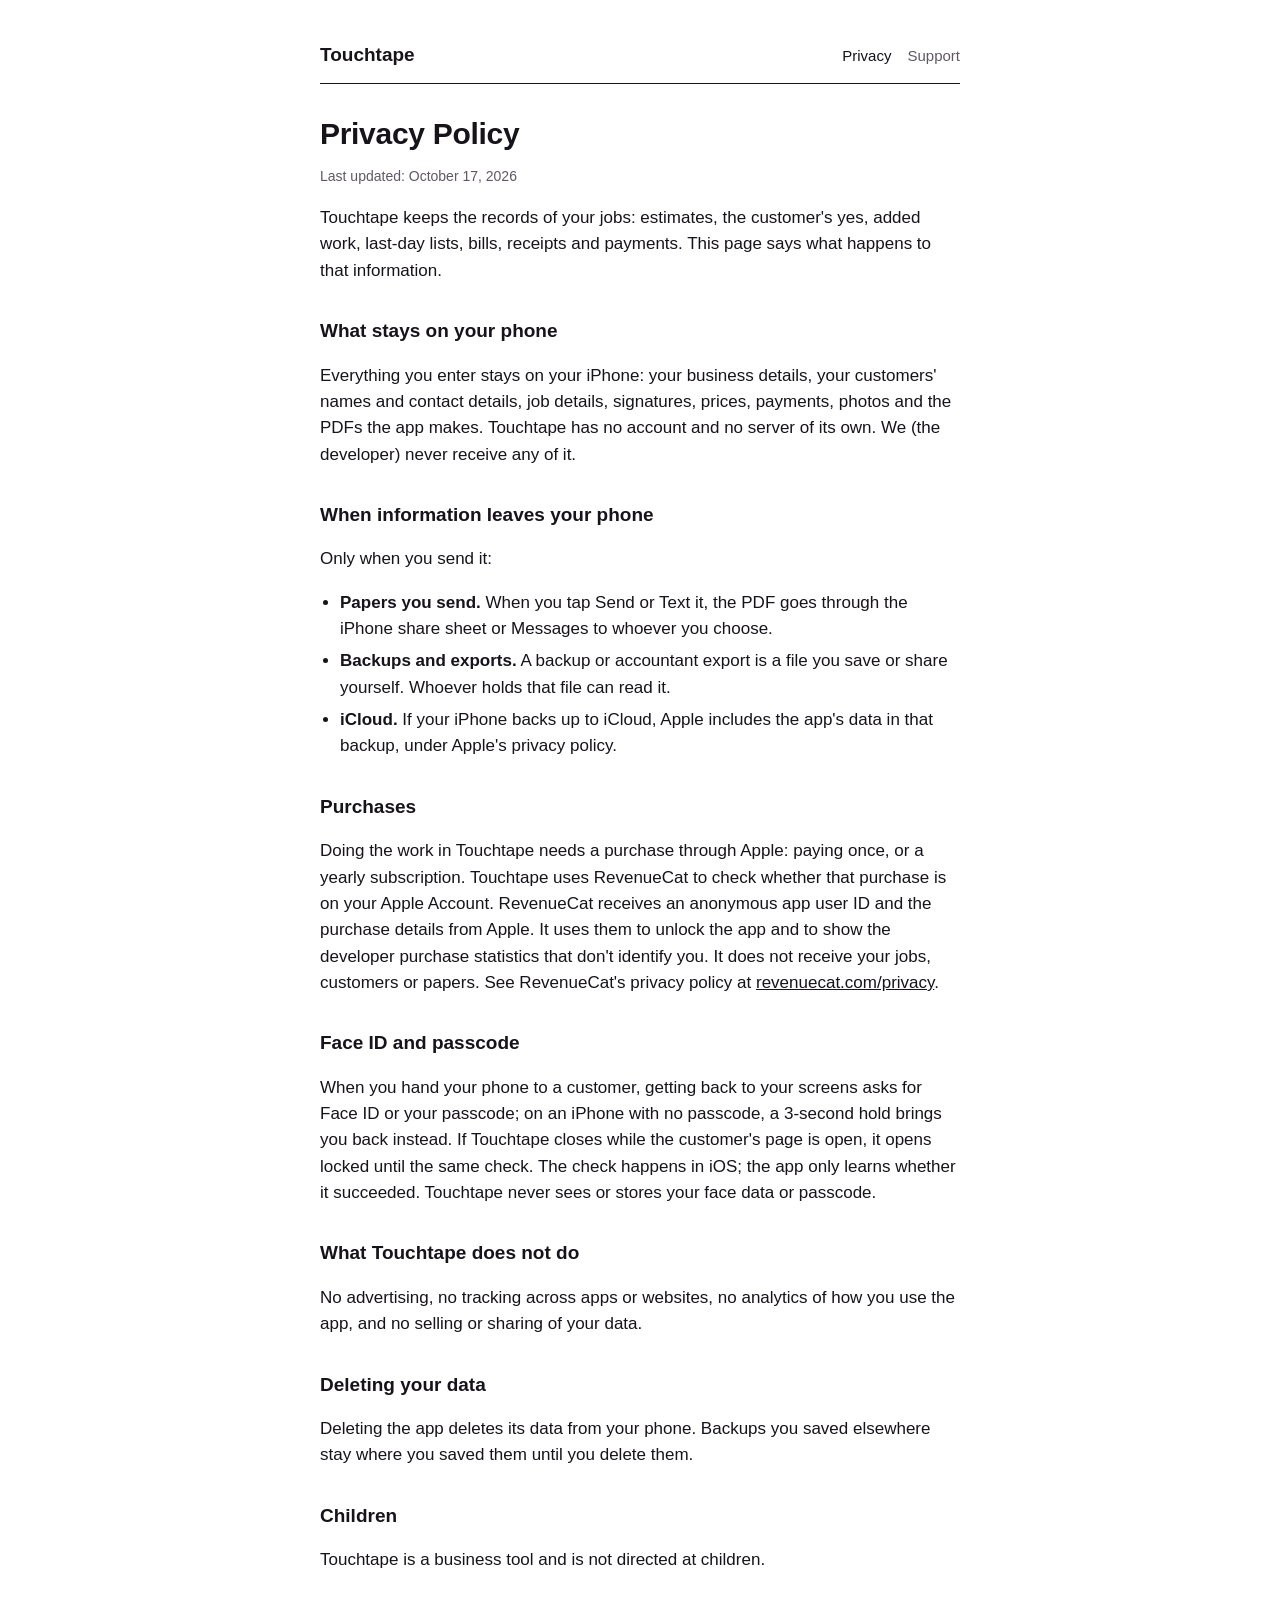
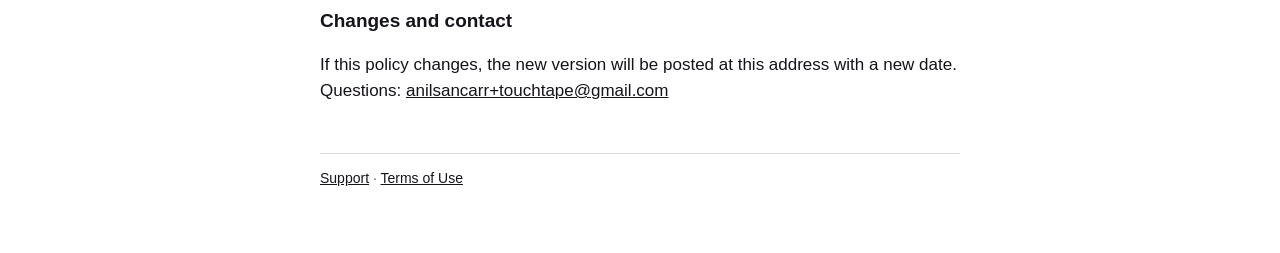
==== privacy/index.html @ 96be5122 "Touchtape privacy and support pages Co-Authored-By: Claude Opus 5.5 <noreply@anthropic.com>" ====
<!doctype html>
<html lang="en">
<head>
  <meta charset="utf-8">
  <meta name="viewport" content="width=device-width, initial-scale=1">
  <title>Privacy Policy · Touchtape</title>
  <link rel="stylesheet" href="/style.css">
</head>
<body>
<main>
  <header>
    <a class="brand" href="/">Touchtape</a>
    <nav><a href="/privacy/" aria-current="page">Privacy</a><a href="/support/">Support</a></nav>
  </header>

  <h1>Privacy Policy</h1>
  <p class="date">Last updated: October 17, 2026</p>

  <p>Touchtape keeps the records of your jobs: estimates, the customer's yes, added work, last-day lists, bills, receipts and payments. This page says what happens to that information.</p>

  <h2>What stays on your phone</h2>
  <p>Everything you enter stays on your iPhone: your business details, your customers' names and contact details, job details, signatures, prices, payments, photos and the PDFs the app makes. Touchtape has no account and no server of its own. We (the developer) never receive any of it.</p>

  <h2>When information leaves your phone</h2>
  <p>Only when you send it:</p>
  <ul>
    <li><strong>Papers you send.</strong> When you tap Send or Text it, the PDF goes through the iPhone share sheet or Messages to whoever you choose.</li>
    <li><strong>Backups and exports.</strong> A backup or accountant export is a file you save or share yourself. Whoever holds that file can read it.</li>
    <li><strong>iCloud.</strong> If your iPhone backs up to iCloud, Apple includes the app's data in that backup, under Apple's privacy policy.</li>
  </ul>

  <h2>Purchases</h2>
  <p>Doing the work in Touchtape needs a purchase through Apple: paying once, or a yearly subscription. Touchtape uses RevenueCat to check whether that purchase is on your Apple Account. RevenueCat receives an anonymous app user ID and the purchase details from Apple. It uses them to unlock the app and to show the developer purchase statistics that don't identify you. It does not receive your jobs, customers or papers. See RevenueCat's privacy policy at <a href="https://www.revenuecat.com/privacy">revenuecat.com/privacy</a>.</p>

  <h2>Face ID and passcode</h2>
  <p>When you hand your phone to a customer, getting back to your screens asks for Face ID or your passcode; on an iPhone with no passcode, a 3-second hold brings you back instead. If Touchtape closes while the customer's page is open, it opens locked until the same check. The check happens in iOS; the app only learns whether it succeeded. Touchtape never sees or stores your face data or passcode.</p>

  <h2>What Touchtape does not do</h2>
  <p>No advertising, no tracking across apps or websites, no analytics of how you use the app, and no selling or sharing of your data.</p>

  <h2>Deleting your data</h2>
  <p>Deleting the app deletes its data from your phone. Backups you saved elsewhere stay where you saved them until you delete them.</p>

  <h2>Children</h2>
  <p>Touchtape is a business tool and is not directed at children.</p>

  <h2>Changes and contact</h2>
  <p>If this policy changes, the new version will be posted at this address with a new date. Questions: <a href="mailto:anilsancarr+touchtape@gmail.com">anilsancarr+touchtape@gmail.com</a></p>

  <footer>
    <a href="/support/">Support</a> · <a href="https://www.apple.com/legal/internet-services/itunes/dev/stdeula/">Terms of Use</a>
  </footer>
</main>
</body>
</html>
---- style.css ----
:root {
  --paper: #ffffff;
  --ink: #17131a;
  --ink-soft: #5f5864;
  --rule: #e2dde4;
}

* {
  box-sizing: border-box;
}

html {
  -webkit-text-size-adjust: 100%;
}

body {
  margin: 0;
  background: var(--paper);
  color: var(--ink);
  font: 17px/1.55 -apple-system, BlinkMacSystemFont, "Segoe UI", Roboto, "Helvetica Neue", Arial, sans-serif;
}

main {
  max-width: 680px;
  margin: 0 auto;
  padding: 40px 20px 64px;
}

header {
  display: flex;
  align-items: baseline;
  justify-content: space-between;
  gap: 16px;
  padding-bottom: 14px;
  border-bottom: 1.5px solid var(--ink);
  margin-bottom: 32px;
}

.brand {
  font-weight: 800;
  font-size: 19px;
  color: var(--ink);
  text-decoration: none;
}

nav a {
  color: var(--ink-soft);
  text-decoration: none;
  margin-left: 16px;
  font-size: 15px;
}

nav a:hover,
nav a[aria-current="page"] {
  color: var(--ink);
}

h1 {
  font-size: 30px;
  line-height: 1.2;
  margin: 0 0 8px;
  letter-spacing: -0.3px;
}

h2 {
  font-size: 19px;
  margin: 32px 0 6px;
}

.date,
footer {
  color: var(--ink-soft);
  font-size: 14px;
}

a {
  color: var(--ink);
}

ul {
  padding-left: 20px;
}

li {
  margin: 6px 0;
}

footer {
  margin-top: 48px;
  padding-top: 14px;
  border-top: 1px solid var(--rule);
}
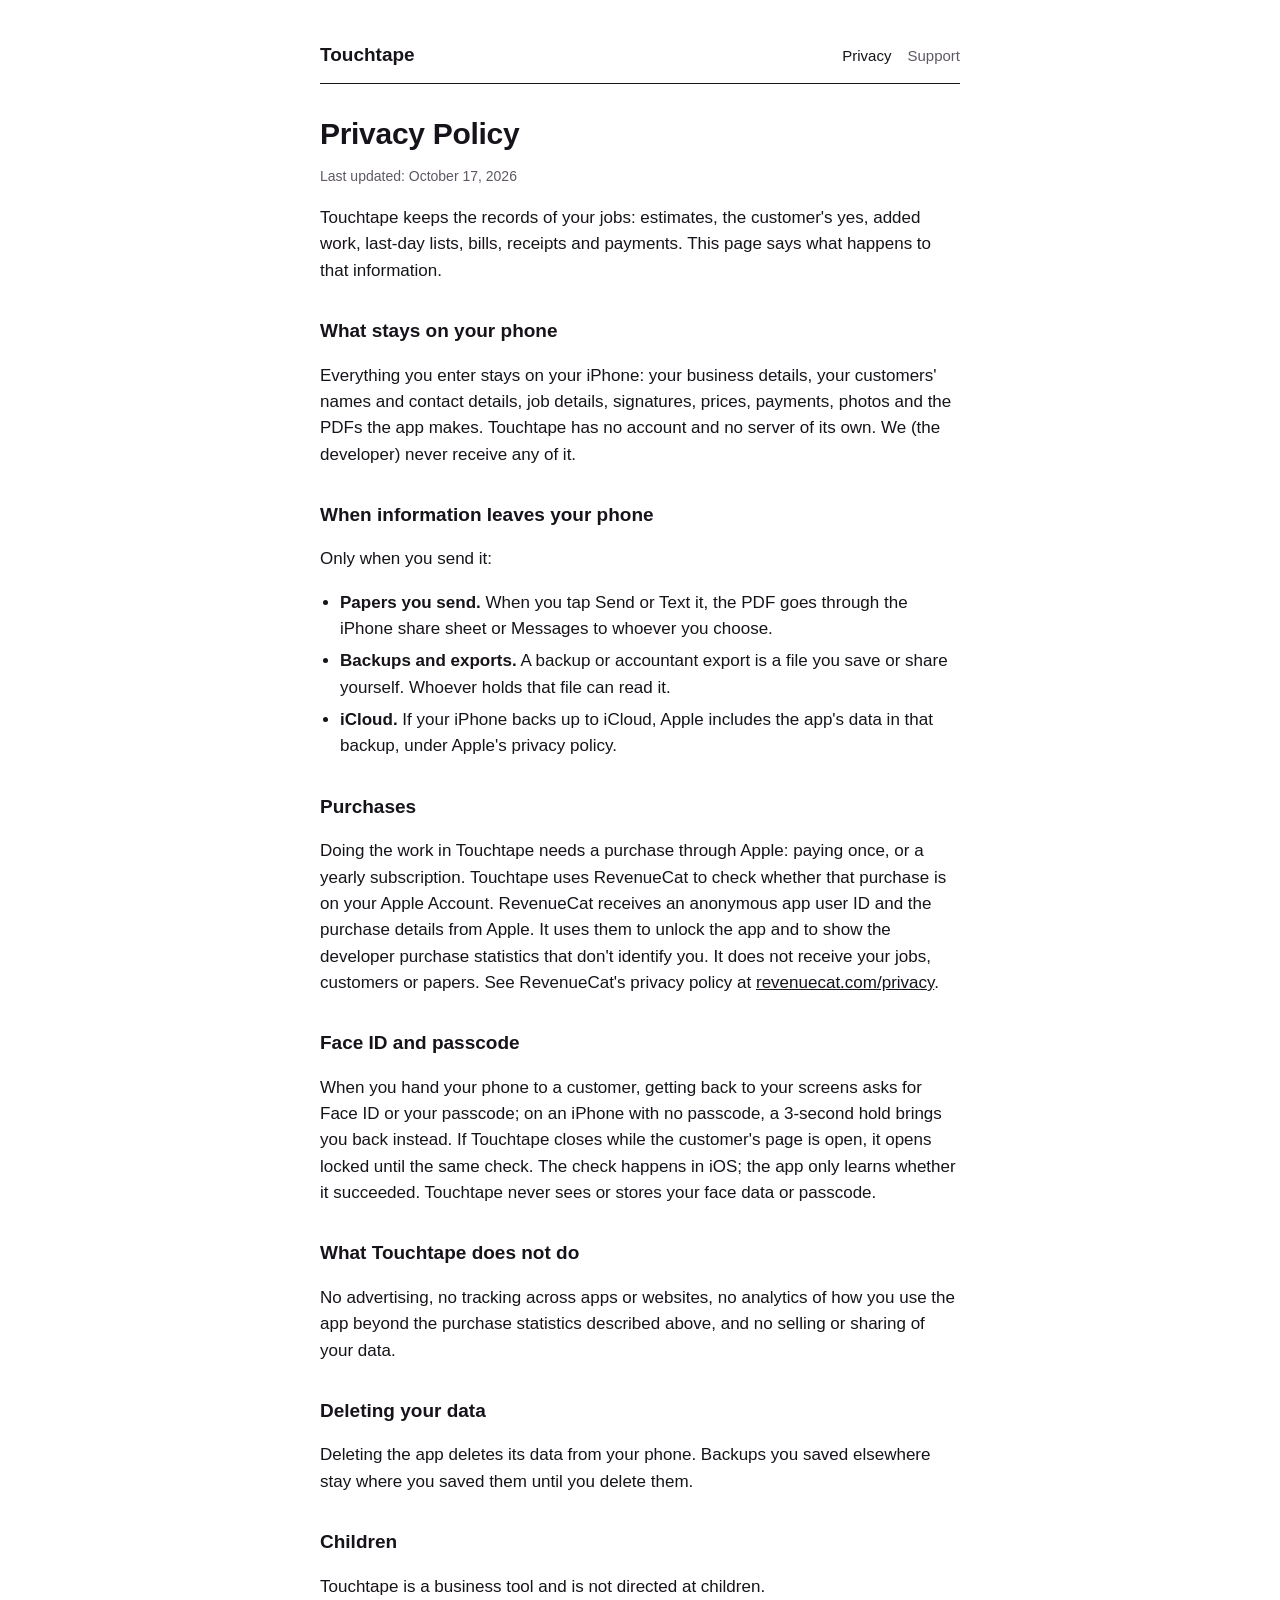
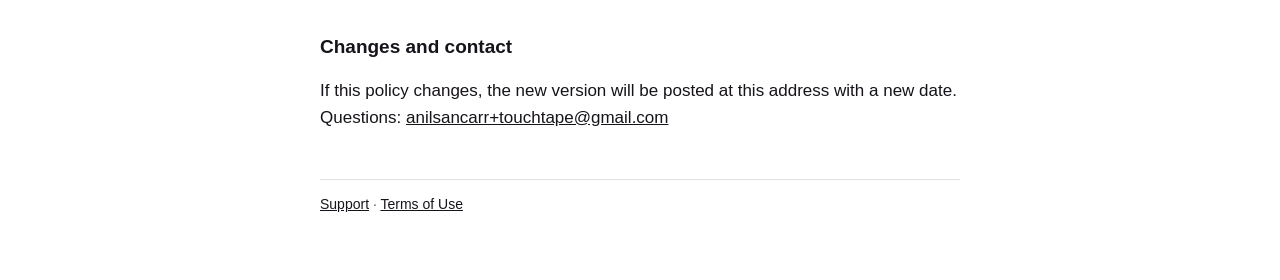
==== commit 927aaeb1: "Privacy: name the purchase statistics in the analytics sentence Co-Authored-By: Claude Opus 5.5 <nor" ====
--- a/privacy/index.html
+++ b/privacy/index.html
@@ -36,7 +36,7 @@
   <p>When you hand your phone to a customer, getting back to your screens asks for Face ID or your passcode; on an iPhone with no passcode, a 3-second hold brings you back instead. If Touchtape closes while the customer's page is open, it opens locked until the same check. The check happens in iOS; the app only learns whether it succeeded. Touchtape never sees or stores your face data or passcode.</p>
 
   <h2>What Touchtape does not do</h2>
-  <p>No advertising, no tracking across apps or websites, no analytics of how you use the app, and no selling or sharing of your data.</p>
+  <p>No advertising, no tracking across apps or websites, no analytics of how you use the app beyond the purchase statistics described above, and no selling or sharing of your data.</p>
 
   <h2>Deleting your data</h2>
   <p>Deleting the app deletes its data from your phone. Backups you saved elsewhere stay where you saved them until you delete them.</p>
